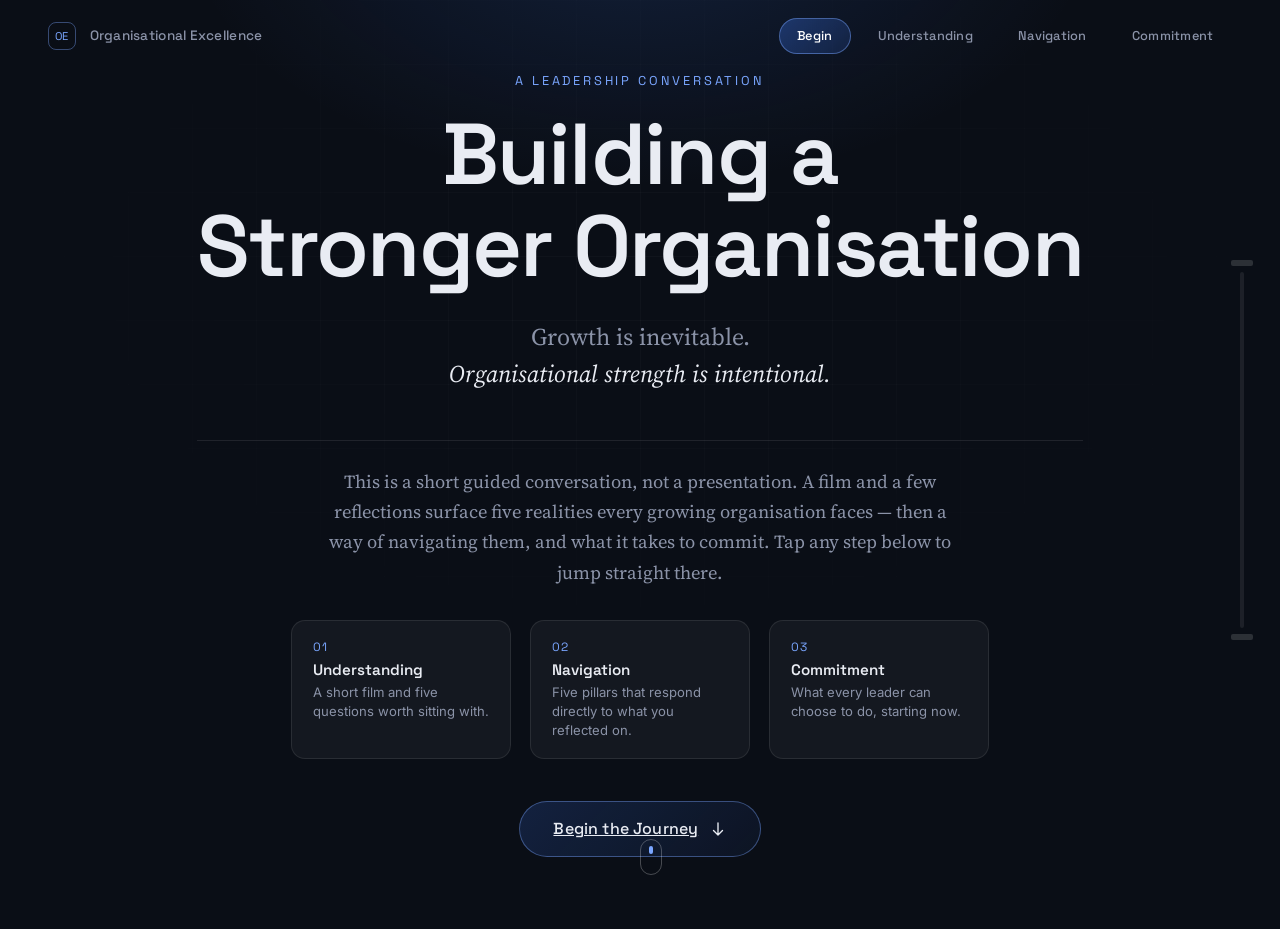
==== index.html @ 6a5783ef "Add files via upload" ====
<!DOCTYPE html>
<html lang="en">
<head>
<meta charset="UTF-8">
<meta name="viewport" content="width=device-width, initial-scale=1.0">
<title>Organisational Excellence — An Interactive Leadership Conversation</title>
<meta name="description" content="Growth is inevitable. Organisational strength is intentional.">

<link rel="preconnect" href="https://fonts.googleapis.com">
<link rel="preconnect" href="https://fonts.gstatic.com" crossorigin>
<link href="https://fonts.googleapis.com/css2?family=Space+Grotesk:wght@400;500;600;700&family=Source+Serif+4:ital,opsz,wght@0,8..60,400;1,8..60,400;1,8..60,500&family=Inter:wght@300;400;500;600;700&display=swap" rel="stylesheet">
<link rel="stylesheet" href="styles.css">
</head>
<body data-page="landing">

<div class="pillar-progress" aria-hidden="true">
  <div class="pillar-progress__capital"></div>
  <div class="pillar-progress__shaft"><div class="pillar-progress__fill"></div></div>
  <div class="pillar-progress__base"></div>
</div>

<nav class="nav" id="nav">
  <span class="nav__mark">OE</span>
  <span class="nav__title">Organisational Excellence</span>
  <div class="nav__pages">
    <a href="index.html" class="nav__page is-current">Begin</a>
    <a href="reflect.html" class="nav__page">Understanding</a>
    <a href="navigation.html" class="nav__page">Navigation</a>
    <a href="navigation.html#commitments" class="nav__page">Commitment</a>
  </div>
</nav>

<main>
  <section class="section section--landing" id="landing">
    <div class="landing__bg" aria-hidden="true"></div>
    <div class="landing__content">
      <p class="eyebrow reveal">A Leadership Conversation</p>
      <h1 class="landing__title reveal">Building a<br>Stronger Organisation</h1>
      <p class="landing__subtitle reveal">
        Growth is inevitable.<br><em>Organisational strength is intentional.</em>
      </p>

      <div class="landing__explainer reveal">
        <p class="landing__explainer-text">
          This is a short guided conversation, not a presentation. A film and a few
          reflections surface five realities every growing organisation faces —
          then a way of navigating them, and what it takes to commit.
          Tap any step below to jump straight there.
        </p>
        <div class="landing__steps">
          <a class="landing__step" href="reflect.html">
            <span class="landing__step-num">01</span>
            <span class="landing__step-title">Understanding</span>
            <span class="landing__step-desc">A short film and five questions worth sitting with.</span>
          </a>
          <a class="landing__step" href="navigation.html">
            <span class="landing__step-num">02</span>
            <span class="landing__step-title">Navigation</span>
            <span class="landing__step-desc">Five pillars that respond directly to what you reflected on.</span>
          </a>
          <a class="landing__step" href="navigation.html#commitments">
            <span class="landing__step-num">03</span>
            <span class="landing__step-title">Commitment</span>
            <span class="landing__step-desc">What every leader can choose to do, starting now.</span>
          </a>
        </div>
      </div>

      <a class="btn btn--primary reveal" href="reflect.html" id="beginBtn">
        <span>Begin the Journey</span>
        <svg width="18" height="18" viewBox="0 0 24 24" fill="none"><path d="M12 4v16m0 0l-6-6m6 6l6-6" stroke="currentColor" stroke-width="1.8" stroke-linecap="round" stroke-linejoin="round"/></svg>
      </a>
    </div>
    <div class="landing__scrollcue reveal" aria-hidden="true"><span></span></div>
  </section>
</main>

<script src="script.js"></script>
</body>
</html>
---- styles.css ----
/* ==========================================================================
   ORGANISATIONAL EXCELLENCE — DESIGN TOKENS
   Palette: deep executive navy-black, single blue accent family, plus the
   five pillar colours lifted directly from the framework artwork so the
   page and the diagram feel like one continuous object.
   ========================================================================== */
:root{
  /* base */
  --bg:            #0a0e16;
  --bg-elevated:   #0f1420;
  --panel:         rgba(255,255,255,0.045);
  --panel-border:  rgba(255,255,255,0.09);
  --text:          #e9ecf3;
  --text-muted:    #8b93a8;
  --text-faint:    #5b6376;

  /* accent */
  --blue:          #3e7bfa;
  --blue-soft:     #7aa6ff;
  --blue-dim:      rgba(62,123,250,0.16);

  /* pillar colours, sourced from the framework diagram */
  --p1: #3e7bfa; /* Know Your Estate */
  --p2: #1fa6a6; /* Learn Apply Grow */
  --p3: #4fa35c; /* Future Blueprints */
  --p4: #7a6bc7; /* Organisation Optimisation */
  --p5: #d6a544; /* Culture of Excellence */

  /* type */
  --f-display: 'Space Grotesk', system-ui, sans-serif;
  --f-serif:   'Source Serif 4', Georgia, serif;
  --f-body:    'Inter', system-ui, sans-serif;

  --ease: cubic-bezier(0.16, 1, 0.3, 1);
}

*,*::before,*::after{ box-sizing:border-box; }
html{ scroll-behavior:smooth; }
body{
  margin:0;
  background:var(--bg);
  color:var(--text);
  font-family:var(--f-body);
  font-weight:400;
  -webkit-font-smoothing:antialiased;
  overflow-x:hidden;
}
img{ max-width:100%; display:block; }
button{ font-family:inherit; cursor:pointer; }
::selection{ background:var(--blue-dim); color:var(--text); }

@media (prefers-reduced-motion: reduce){
  *,*::before,*::after{ animation-duration:0.001ms !important; animation-iteration-count:1 !important; transition-duration:0.001ms !important; scroll-behavior:auto !important; }
}

:focus-visible{
  outline:2px solid var(--blue-soft);
  outline-offset:3px;
  border-radius:4px;
}

/* ==========================================================================
   SHARED TYPE + LAYOUT PRIMITIVES
   ========================================================================== */
.eyebrow{
  font-family:var(--f-display);
  font-size:0.8rem;
  letter-spacing:0.22em;
  text-transform:uppercase;
  color:var(--blue-soft);
  margin:0 0 1.25rem;
}

.section{
  position:relative;
  min-height:100vh;
  width:100%;
  display:flex;
  flex-direction:column;
  align-items:center;
  justify-content:center;
  padding:8vh 6vw;
  text-align:center;
}

.btn{
  display:inline-flex;
  align-items:center;
  gap:0.65rem;
  font-family:var(--f-display);
  font-size:1rem;
  font-weight:500;
  letter-spacing:0.01em;
  padding:1.05rem 2.1rem;
  border-radius:100px;
  border:1px solid var(--panel-border);
  background:transparent;
  color:var(--text);
  transition:transform 0.45s var(--ease), background 0.45s var(--ease), border-color 0.45s var(--ease), box-shadow 0.45s var(--ease);
}
.btn--primary{
  background:linear-gradient(135deg, rgba(62,123,250,0.18), rgba(62,123,250,0.06));
  border-color:rgba(122,166,255,0.4);
  box-shadow:0 0 0 0 rgba(62,123,250,0);
}
.btn--primary:hover{
  transform:translateY(-2px);
  background:linear-gradient(135deg, rgba(62,123,250,0.32), rgba(62,123,250,0.1));
  box-shadow:0 12px 40px -12px rgba(62,123,250,0.55);
}
.btn--primary svg{ transition:transform 0.4s var(--ease); }
.btn--primary:hover svg{ transform:translateY(2px); }

.btn--ghost{
  background:transparent;
  border-color:var(--panel-border);
  color:var(--text-muted);
  padding:0.85rem 1.6rem;
  font-size:0.9rem;
}
.btn--ghost:hover{
  color:var(--text);
  border-color:rgba(122,166,255,0.4);
  transform:translateY(-2px);
}
.btn:disabled{
  opacity:0.35;
  cursor:not-allowed;
  transform:none !important;
}

/* scroll-reveal base state */
.reveal{
  opacity:0;
  transform:translateY(28px);
  filter:blur(6px);
  transition:opacity 0.9s var(--ease), transform 0.9s var(--ease), filter 0.9s var(--ease);
}
.reveal.is-visible{
  opacity:1;
  transform:translateY(0);
  filter:blur(0);
}

/* ==========================================================================
   PILLAR PROGRESS — signature element
   A column fixed to the right edge of the viewport that fills upward as the
   reader scrolls through the story: the page builds its own pillar.
   ========================================================================== */
.pillar-progress{
  position:fixed;
  right:clamp(14px, 2.4vw, 32px);
  top:50%;
  transform:translateY(-50%);
  height:min(46vh, 380px);
  width:14px;
  z-index:60;
  display:flex;
  flex-direction:column;
  align-items:center;
  pointer-events:none;
}
.pillar-progress__capital{
  width:22px; height:6px;
  background:rgba(255,255,255,0.14);
  border-radius:2px;
}
.pillar-progress__shaft{
  position:relative;
  flex:1;
  width:4px;
  margin:6px 0;
  background:rgba(255,255,255,0.08);
  border-radius:2px;
  overflow:hidden;
}
.pillar-progress__fill{
  position:absolute;
  bottom:0; left:0; width:100%;
  height:0%;
  background:linear-gradient(180deg, var(--p5), var(--p4), var(--p3), var(--p2), var(--p1));
  border-radius:2px;
  transition:height 0.15s linear;
}
.pillar-progress__base{
  width:22px; height:6px;
  background:rgba(255,255,255,0.14);
  border-radius:2px;
}
@media (max-width:820px){
  .pillar-progress{ display:none; }
}

/* ==========================================================================
   NAV
   ========================================================================== */
.nav{
  position:fixed;
  top:0; left:0; right:0;
  z-index:50;
  display:flex;
  align-items:center;
  gap:0.85rem;
  padding:1.1rem clamp(1.25rem, 4vw, 3rem);
  font-family:var(--f-display);
  font-size:0.85rem;
  background:rgba(10,14,22,0);
  backdrop-filter:blur(0px);
  border-bottom:1px solid transparent;
  transition:background 0.5s var(--ease), backdrop-filter 0.5s var(--ease), border-color 0.5s var(--ease);
}
.nav.is-scrolled{
  background:rgba(10,14,22,0.62);
  backdrop-filter:blur(18px) saturate(140%);
  border-bottom:1px solid rgba(255,255,255,0.06);
}
.nav__mark{
  display:inline-flex;
  align-items:center;
  justify-content:center;
  width:28px; height:28px;
  border-radius:8px;
  border:1px solid rgba(122,166,255,0.4);
  color:var(--blue-soft);
  font-size:0.7rem;
  letter-spacing:0.05em;
}
.nav__title{
  color:var(--text-muted);
  font-weight:500;
  letter-spacing:0.02em;
}
.nav__pages{
  margin-left:auto;
  display:flex;
  gap:0.5rem;
  overflow-x:auto;
  scrollbar-width:none;
  -webkit-overflow-scrolling:touch;
  max-width:calc(100vw - 5.5rem);
}
.nav__pages::-webkit-scrollbar{ display:none; }
.nav__page{
  color:var(--text-muted);
  font-family:var(--f-display);
  font-size:0.8rem;
  font-weight:500;
  letter-spacing:0.02em;
  text-decoration:none;
  padding:0.55rem 1.1rem;
  border-radius:100px;
  border:1px solid transparent;
  background:transparent;
  white-space:nowrap;
  flex:0 0 auto;
  transition:background 0.35s var(--ease), color 0.35s var(--ease), border-color 0.35s var(--ease);
}
.nav__page:hover{
  color:var(--text);
  border-color:var(--panel-border);
  background:var(--panel);
}
.nav__page.is-current{
  color:#fff;
  background:linear-gradient(135deg, rgba(62,123,250,0.32), rgba(62,123,250,0.14));
  border-color:rgba(122,166,255,0.45);
}
@media (max-width:560px){
  .nav__page{ padding:0.5rem 0.7rem; font-size:0.72rem; }
}
@media (max-width:420px){
  .nav__mark{ display:none; }
  .nav__pages{ max-width:calc(100vw - 2.5rem); gap:0.35rem; }
  .nav__page{ padding:0.45rem 0.6rem; font-size:0.68rem; }
}
@media (max-width:640px){
  .nav__title{ display:none; }
}

/* ==========================================================================
   SECTION 1 — LANDING
   ========================================================================== */
.section--landing{
  background:
    radial-gradient(ellipse 60% 50% at 50% -10%, rgba(62,123,250,0.16), transparent 60%),
    var(--bg);
  overflow:hidden;
}
.landing__bg{
  position:absolute; inset:0;
  background-image:
    linear-gradient(rgba(255,255,255,0.028) 1px, transparent 1px),
    linear-gradient(90deg, rgba(255,255,255,0.028) 1px, transparent 1px);
  background-size:64px 64px;
  mask-image:radial-gradient(ellipse 70% 60% at 50% 30%, black, transparent 75%);
  animation:drift 40s linear infinite;
}
@keyframes drift{
  from{ background-position:0 0, 0 0; }
  to{ background-position:64px 128px, 64px 128px; }
}
.landing__content{ position:relative; max-width:900px; }
.landing__title{
  font-family:var(--f-display);
  font-weight:600;
  font-size:clamp(2.6rem, 7vw, 5.4rem);
  line-height:1.06;
  letter-spacing:-0.02em;
  margin:0 0 1.6rem;
}
.landing__subtitle{
  font-family:var(--f-serif);
  font-size:clamp(1.15rem, 2vw, 1.5rem);
  line-height:1.55;
  color:var(--text-muted);
  margin:0 0 3rem;
}
.landing__subtitle em{ color:var(--text); font-style:italic; }

.landing__explainer{
  margin:0 0 2.6rem;
  padding-top:1.6rem;
  border-top:1px solid var(--panel-border);
}
.landing__explainer-text{
  font-family:var(--f-serif);
  font-size:clamp(1rem, 1.8vw, 1.15rem);
  line-height:1.65;
  color:var(--text-muted);
  max-width:640px;
  margin:0 auto 2rem;
}
.landing__steps{
  display:flex;
  gap:1.2rem;
  justify-content:center;
  flex-wrap:wrap;
}
.landing__step{
  display:flex;
  flex-direction:column;
  align-items:flex-start;
  gap:0.3rem;
  text-align:left;
  max-width:220px;
  padding:1.1rem 1.3rem;
  border-radius:14px;
  border:1px solid var(--panel-border);
  background:var(--panel);
  text-decoration:none;
  color:var(--text);
  transition:transform 0.4s var(--ease), border-color 0.4s var(--ease), background 0.4s var(--ease);
}
.landing__step:hover{
  transform:translateY(-4px);
  border-color:rgba(122,166,255,0.4);
  background:color-mix(in srgb, var(--blue) 8%, var(--panel));
}
.landing__step-num{
  font-family:var(--f-display);
  font-size:0.75rem;
  color:var(--blue-soft);
  letter-spacing:0.08em;
}
.landing__step-title{
  font-family:var(--f-display);
  font-weight:600;
  font-size:0.95rem;
}
.landing__step-desc{
  font-size:0.82rem;
  line-height:1.45;
  color:var(--text-muted);
}
@media (max-width:720px){
  .landing__steps{ flex-direction:column; align-items:center; }
  .landing__step{ max-width:340px; width:100%; }
}
.landing__scrollcue{
  position:absolute;
  bottom:6vh; left:50%;
  transform:translateX(-50%);
  width:22px; height:36px;
  border:1px solid rgba(255,255,255,0.25);
  border-radius:100px;
}
.landing__scrollcue span{
  position:absolute;
  top:6px; left:50%;
  width:4px; height:8px;
  margin-left:-2px;
  background:var(--blue-soft);
  border-radius:4px;
  animation:scrollcue 1.8s ease-in-out infinite;
}
@keyframes scrollcue{
  0%{ opacity:1; transform:translateY(0); }
  70%{ opacity:0; transform:translateY(14px); }
  100%{ opacity:0; transform:translateY(14px); }
}

/* ==========================================================================
   SECTION 2 — VIDEO (Understanding)
   A horizontal, letterboxed frame rather than a full-bleed vertical
   video — the source is portrait, so it's presented contained within
   a widescreen card instead of dominating the viewport.
   ========================================================================== */
.section--video{
  background:var(--bg);
  padding-top:calc(6vh + 64px);
  padding-bottom:4vh;
  min-height:auto;
  gap:1.4rem;
}
.video__topbar{
  width:100%;
  max-width:1000px;
  display:flex;
  align-items:center;
  justify-content:space-between;
  margin-bottom:0.4rem;
}
.video__eyebrow{
  font-family:var(--f-display);
  font-size:0.78rem;
  letter-spacing:0.16em;
  text-transform:uppercase;
  color:var(--blue-soft);
}
.btn--small{
  padding:0.55rem 1.1rem;
  font-size:0.8rem;
}
.video__frame{
  position:relative;
  width:100%;
  max-width:1000px;
  aspect-ratio:16/9;
  border-radius:20px;
  overflow:hidden;
  display:flex;
  align-items:center;
  justify-content:center;
  background:
    radial-gradient(ellipse 80% 80% at 50% 50%, rgba(62,123,250,0.1), transparent 70%),
    #05070c;
  border:1px solid var(--panel-border);
  box-shadow:0 30px 70px -30px rgba(0,0,0,0.7);
}
.video__el{
  width:100%;
  height:100%;
  object-fit:contain;
  display:block;
  background:#000;
}
.video__mutebtn{
  position:absolute;
  top:1rem; right:1rem;
  width:40px; height:40px;
  border-radius:50%;
  border:1px solid rgba(255,255,255,0.25);
  background:rgba(10,14,22,0.55);
  backdrop-filter:blur(10px);
  color:#fff;
  display:flex;
  align-items:center;
  justify-content:center;
  transition:transform 0.35s var(--ease), background 0.35s var(--ease);
}
.video__mutebtn:hover{ transform:scale(1.08); background:rgba(10,14,22,0.75); }
.video__caption{
  font-family:var(--f-display);
  font-size:0.78rem;
  letter-spacing:0.1em;
  text-transform:uppercase;
  color:var(--text-faint);
  text-align:center;
}
.video__continue{ margin-top:0.2rem; }

@media (max-width:640px){
  .section--video{ padding-top:calc(4vh + 60px); }
  .video__frame{ border-radius:14px; }
}


/* ==========================================================================
   SECTION 3 — GUIDED REFLECTION WIZARD
   One reality at a time. Large elegant option cards, no radio buttons,
   no scoring — a conversation, paced by the reader's own "Continue".
   ========================================================================== */
.section--wizard{
  background:var(--bg);
  align-items:center;
  gap:2.4rem;
}
.wizard__progress{
  display:flex;
  gap:0.5rem;
}
.wizard__dot{
  width:8px; height:8px;
  border-radius:50%;
  background:rgba(255,255,255,0.14);
  transition:background 0.4s var(--ease), transform 0.4s var(--ease);
}
.wizard__dot.is-done{ background:var(--blue-soft); }
.wizard__dot.is-current{ background:var(--blue); transform:scale(1.4); }

.wizard__stage{
  position:relative;
  width:100%;
  max-width:760px;
}
.wstep{
  display:none;
  flex-direction:column;
  align-items:center;
  text-align:center;
  animation:stepIn 0.6s var(--ease);
}
.wstep.is-active{ display:flex; }
@keyframes stepIn{
  from{ opacity:0; transform:translateY(16px); }
  to{ opacity:1; transform:translateY(0); }
}


.wstep__eyebrow{
  font-family:var(--f-display);
  font-size:0.78rem;
  letter-spacing:0.16em;
  text-transform:uppercase;
  color:var(--blue-soft);
  margin:0 0 1.4rem;
}
.wstep__message{
  font-family:var(--f-serif);
  font-size:clamp(1.05rem, 2vw, 1.3rem);
  line-height:1.6;
  color:var(--text-muted);
  max-width:640px;
  margin:0 0 1.8rem;
}
.wstep__message em{ color:var(--text); font-style:italic; }
.wstep__question{
  font-family:var(--f-display);
  font-weight:600;
  font-size:clamp(1.3rem, 2.6vw, 1.75rem);
  line-height:1.35;
  margin:0 0 2rem;
  max-width:620px;
}
.wstep__options{
  display:flex;
  flex-wrap:wrap;
  justify-content:center;
  gap:0.7rem;
  margin-bottom:1.8rem;
}
.wopt{
  font-family:var(--f-body);
  font-size:0.92rem;
  color:var(--text);
  background:var(--panel);
  border:1px solid var(--panel-border);
  border-radius:100px;
  padding:0.75rem 1.4rem;
  transition:transform 0.4s var(--ease), border-color 0.4s var(--ease), background 0.4s var(--ease);
}
.wopt:hover{
  transform:translateY(-3px);
  border-color:rgba(122,166,255,0.5);
}
.wopt.is-picked{
  background:linear-gradient(135deg, rgba(62,123,250,0.28), rgba(62,123,250,0.1));
  border-color:var(--blue-soft);
  color:#fff;
}
.wstep__followup,
.wstep__transition{
  font-family:var(--f-serif);
  font-style:italic;
  font-size:clamp(1rem, 1.8vw, 1.2rem);
  color:var(--text-muted);
  max-width:560px;
  margin:0 0 1.6rem;
  opacity:0;
  transform:translateY(10px);
  transition:opacity 0.7s var(--ease), transform 0.7s var(--ease);
}
.wstep__followup.is-visible,
.wstep__transition.is-visible{ opacity:1; transform:translateY(0); }
.wstep__continue{
  opacity:0;
  pointer-events:none;
  transform:translateY(8px);
  transition:opacity 0.6s var(--ease), transform 0.6s var(--ease);
}
.wstep__continue.is-visible{
  opacity:1;
  pointer-events:auto;
  transform:translateY(0);
}

/* final reflection + big question beat */
.wstep--final .wstep__final-lead{
  font-family:var(--f-display);
  font-weight:600;
  font-size:clamp(1.8rem, 4vw, 2.6rem);
  margin:0 0 1.4rem;
}
.wstep--final .wstep__final-body{
  font-family:var(--f-serif);
  font-size:clamp(1.05rem, 2vw, 1.25rem);
  line-height:1.65;
  color:var(--text-muted);
  max-width:640px;
  margin:0 0 2.4rem;
}
.wstep--final .wstep__big-question{
  font-family:var(--f-serif);
  font-style:italic;
  font-size:clamp(1.25rem, 2.6vw, 1.7rem);
  line-height:1.5;
  color:var(--text);
  max-width:640px;
  margin:0 0 2.6rem;
}
.wstep--final .wstep__big-question strong{
  font-style:normal;
  font-family:var(--f-display);
  color:var(--blue-soft);
}
.wstep--final .wstep__continue{
  opacity:1; pointer-events:auto; transform:none;
}

@media (max-width:640px){
  .wstep__options{
    display:grid;
    grid-template-columns:1fr 1fr;
    gap:0.5rem;
    width:100%;
  }
  .wstep__options .wopt:nth-child(5){ grid-column:1 / -1; }
  .wopt{ width:100%; padding:0.65rem 0.8rem; font-size:0.85rem; }
}

/* Compact mode on short/narrow phones: tighten everything so a full
   step — message, question, options and Continue — fits one screen
   without needing to scroll inside the step. */
@media (max-width:480px), (max-height:750px){
  .section--wizard{ padding:5vh 5vw; gap:1.4rem; }
  .wstep__eyebrow{ margin-bottom:0.8rem; font-size:0.7rem; }
  .wstep__message{ font-size:0.88rem; line-height:1.45; margin-bottom:1rem; }
  .wstep__question{ font-size:1.05rem; margin-bottom:1.1rem; }
  .wstep__options{ margin-bottom:1rem; gap:0.4rem; }
  .wopt{ padding:0.55rem 0.7rem; font-size:0.8rem; }
  .wstep__followup, .wstep__transition{ font-size:0.85rem; margin-bottom:0.9rem; }
  .wstep--final .wstep__final-lead{ font-size:1.5rem; margin-bottom:0.8rem; }
  .wstep--final .wstep__final-body{ font-size:0.9rem; margin-bottom:1.4rem; }
  .wstep--final .wstep__big-question{ font-size:1.05rem; margin-bottom:1.4rem; }
  .btn{ padding:0.75rem 1.5rem; font-size:0.88rem; }
}

/* ==========================================================================
   SECTION 5 — FRAMEWORK
   ========================================================================== */
.section--framework{
  background:var(--bg);
  gap:2.4rem;
  padding-top:12vh;
  padding-bottom:10vh;
}
.framework__intro{ max-width:680px; margin-bottom:1rem; }
.framework__intro-text{
  font-family:var(--f-serif);
  font-size:clamp(1.05rem, 2.1vw, 1.4rem);
  line-height:1.6;
  color:var(--text-muted);
  margin:0 0 1rem;
}
.framework__intro-text--emphasis{
  font-style:italic;
  color:var(--text);
}
.framework__image-wrap{
  position:relative;
  width:100%;
  max-width:1180px;
  margin:1.5rem 0 2.5rem;
}
.framework__glow{
  position:absolute;
  inset:-8%;
  background:radial-gradient(closest-side, rgba(62,123,250,0.22), transparent 70%);
  filter:blur(30px);
  animation:pulseGlow 6s ease-in-out infinite;
  z-index:0;
}
@keyframes pulseGlow{
  0%,100%{ opacity:0.55; transform:scale(1); }
  50%{ opacity:0.9; transform:scale(1.04); }
}
.framework__image{
  position:relative;
  z-index:1;
  width:100%;
  border-radius:20px;
  box-shadow:0 40px 90px -30px rgba(0,0,0,0.7);
  animation:floatY 8s ease-in-out infinite;
}
@keyframes floatY{
  0%,100%{ transform:translateY(0); }
  50%{ transform:translateY(-10px); }
}

.scroll-cue{
  display:flex;
  align-items:center;
  gap:0.5rem;
  font-family:var(--f-display);
  font-size:0.78rem;
  letter-spacing:0.1em;
  text-transform:uppercase;
  color:var(--text-muted);
  margin-bottom:0.6rem;
  animation:cueBounce 2.2s ease-in-out infinite;
}
@keyframes cueBounce{
  0%,100%{ transform:translateY(0); opacity:0.7; }
  50%{ transform:translateY(6px); opacity:1; }
}

.pillar-stepper{
  width:100%;
  max-width:820px;
  display:flex;
  flex-direction:column;
  align-items:center;
  gap:1.6rem;
}
.pillar-stepper__head{
  display:flex;
  flex-direction:column;
  align-items:center;
  gap:0.9rem;
}
.pillar-stepper__dots{ display:flex; gap:0.55rem; }
.pdot{
  width:9px; height:9px;
  border-radius:50%;
  background:rgba(255,255,255,0.16);
  border:none;
  padding:0;
  transition:background 0.4s var(--ease), transform 0.4s var(--ease);
}
.pdot.is-active{ background:var(--blue-soft); transform:scale(1.35); }

.pillar-panel{
  position:relative;
  width:100%;
  overflow:hidden;
  touch-action:pan-y;
}
.pillar-track{
  display:flex;
  width:100%;
  transition:transform 0.5s var(--ease);
  cursor:grab;
}
.pillar-track.is-dragging{ transition:none; cursor:grabbing; }
.pcard{
  flex:0 0 100%;
  width:100%;
  box-sizing:border-box;
  text-align:left;
  border-radius:20px;
  border:1px solid var(--panel-border);
  border-top:3px solid var(--p-accent);
  background:var(--panel);
  backdrop-filter:blur(14px);
  color:var(--text);
  padding:2.2rem 2rem 2.4rem;
  display:flex;
  flex-direction:column;
  gap:1.1rem;
  user-select:none;
}
.pcard__index{
  font-family:var(--f-display);
  font-size:0.78rem;
  color:var(--p-accent);
  letter-spacing:0.1em;
}
.pcard__title{
  font-family:var(--f-display);
  font-size:clamp(1.3rem, 2.6vw, 1.7rem);
  font-weight:600;
  margin:0;
}
.pcard__match{
  font-family:var(--f-serif);
  font-style:italic;
  font-size:0.92rem;
  color:var(--p-accent);
  margin:0;
  display:none;
}
.pcard__match.is-matched{ display:block; }
.pcard__tags{
  list-style:none;
  margin:0; padding:0;
  display:flex;
  flex-wrap:wrap;
  gap:0.5rem;
}
.pcard__tags li{
  font-size:0.78rem;
  color:var(--text-muted);
  border:1px solid var(--panel-border);
  border-radius:100px;
  padding:0.32rem 0.75rem;
}
.pcard__meaning,
.pcard__hint{
  font-size:0.92rem;
  line-height:1.55;
  color:var(--text-muted);
  margin:0;
  padding-top:0.9rem;
  border-top:1px solid var(--panel-border);
}
.pcard__meaning strong,
.pcard__hint strong{
  font-family:var(--f-display);
  font-weight:600;
  color:var(--text);
  font-size:0.78rem;
  letter-spacing:0.04em;
  text-transform:uppercase;
  display:block;
  margin-bottom:0.35rem;
}
.pcard__hint{ border-top:none; padding-top:0; color:var(--p-accent); }
.pcard__hint strong{ color:var(--p-accent); }

.pillar-panel__nav{
  display:flex;
  gap:0.8rem;
}

@media (max-width:640px){
  .pcard{ padding:1.7rem 1.4rem 1.9rem; }
}

/* ==========================================================================
   SECTION 6 — COMMITMENTS
   ========================================================================== */
.section--commitments{
  background:var(--bg-elevated);
}
.commitments__title{
  font-family:var(--f-display);
  font-weight:600;
  font-size:clamp(1.7rem, 4vw, 2.6rem);
  max-width:700px;
  margin:0 0 3.2rem;
}
.commit-track{
  display:flex;
  flex-wrap:wrap;
  justify-content:center;
  gap:1.1rem;
  max-width:1200px;
}
.commit-card{
  flex:1 1 220px;
  max-width:260px;
  text-align:left;
  border-radius:16px;
  border:1px solid var(--panel-border);
  background:var(--panel);
  backdrop-filter:blur(14px);
  padding:1.7rem 1.4rem;
  display:flex;
  flex-direction:column;
  gap:1rem;
  transition:transform 0.5s var(--ease), border-color 0.5s var(--ease);
}
.commit-card:hover{
  transform:translateY(-6px);
  border-color:rgba(122,166,255,0.4);
}
.commit-card__mark{
  font-family:var(--f-display);
  font-size:1.3rem;
  color:var(--blue-soft);
}
.commit-card p{
  margin:0;
  font-size:0.98rem;
  line-height:1.5;
}

@media (max-width:480px), (max-height:750px){
  .section--commitments{ padding:5vh 5vw; }
  .commitments__title{ font-size:1.4rem; margin-bottom:1.6rem; }
  .commit-track{ gap:0.6rem; }
  .commit-card{ padding:1rem 1.1rem; gap:0.5rem; flex:1 1 140px; }
  .commit-card__mark{ font-size:1rem; }
  .commit-card p{ font-size:0.82rem; line-height:1.4; }
}

/* ==========================================================================
   SECTION 7 — CLOSING
   ========================================================================== */
.section--closing{
  background:
    radial-gradient(ellipse 60% 50% at 50% 100%, rgba(62,123,250,0.14), transparent 65%),
    var(--bg);
}
.closing__text{
  font-family:var(--f-display);
  font-weight:400;
  font-size:clamp(1.5rem, 3.6vw, 2.4rem);
  line-height:1.35;
  color:var(--text-muted);
  max-width:820px;
  margin:0.5rem 0;
}
.closing__text--emphasis{
  color:var(--text);
  font-weight:600;
}
.closing__foot{
  margin-top:3rem;
  font-family:var(--f-display);
  font-size:0.8rem;
  letter-spacing:0.14em;
  text-transform:uppercase;
  color:var(--text-faint);
}
.section--closing .btn{ margin-top:2.6rem; }
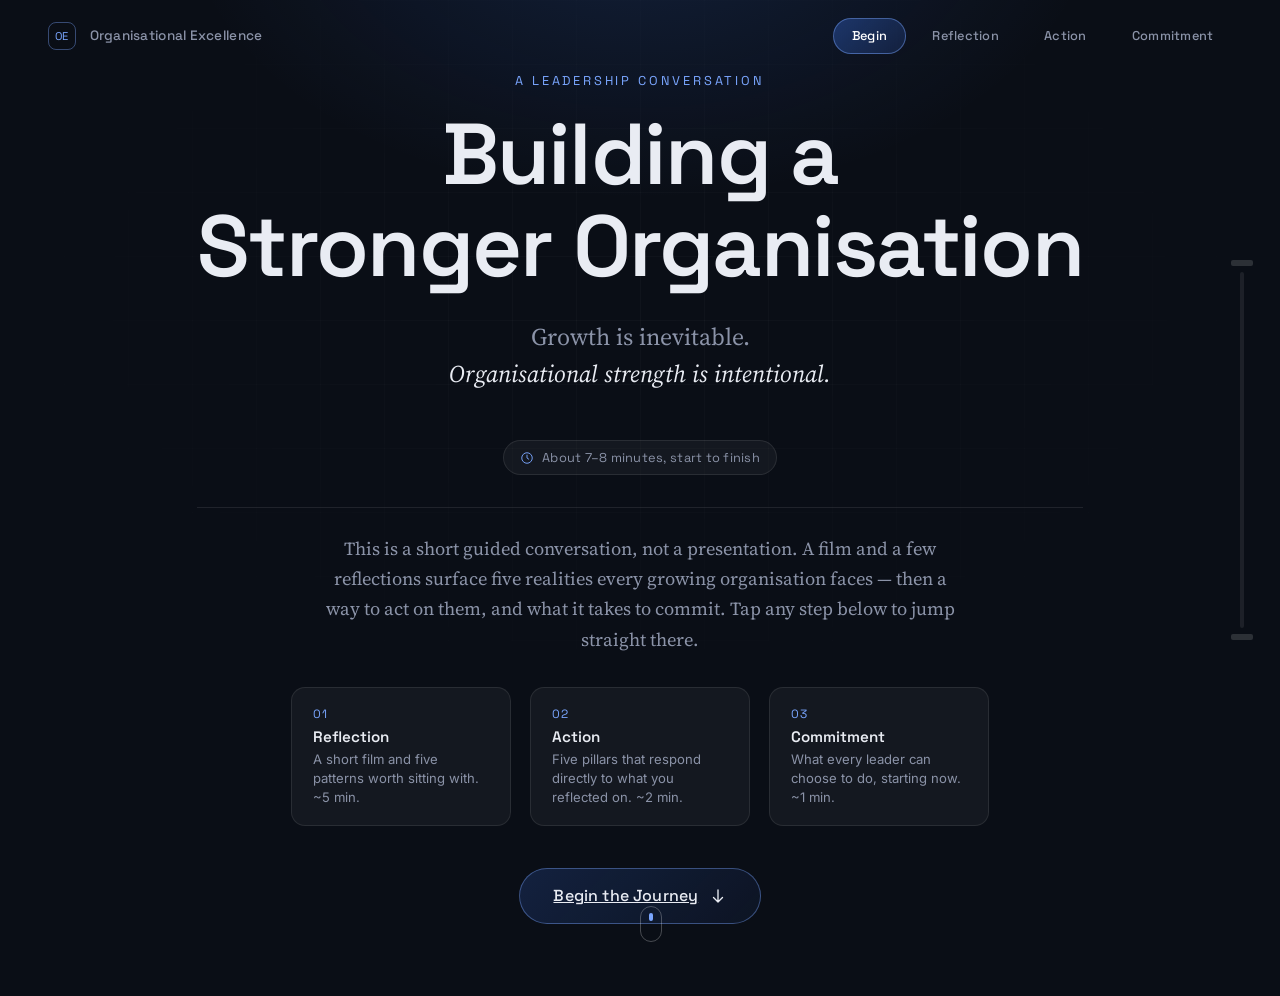
==== commit 08e6dbfc: "Add files via upload" ====
--- a/index.html
+++ b/index.html
@@ -24,9 +24,9 @@
   <span class="nav__title">Organisational Excellence</span>
   <div class="nav__pages">
     <a href="index.html" class="nav__page is-current">Begin</a>
-    <a href="reflect.html" class="nav__page">Understanding</a>
-    <a href="navigation.html" class="nav__page">Navigation</a>
-    <a href="navigation.html#commitments" class="nav__page">Commitment</a>
+    <a href="reflect.html" class="nav__page">Reflection</a>
+    <a href="action.html" class="nav__page">Action</a>
+    <a href="action.html#commitments" class="nav__page">Commitment</a>
   </div>
 </nav>
 
@@ -40,28 +40,33 @@
         Growth is inevitable.<br><em>Organisational strength is intentional.</em>
       </p>
 
+      <div class="landing__meta reveal">
+        <svg width="14" height="14" viewBox="0 0 24 24" fill="none"><circle cx="12" cy="12" r="9" stroke="currentColor" stroke-width="1.6"/><path d="M12 7v5l3 2" stroke="currentColor" stroke-width="1.6" stroke-linecap="round"/></svg>
+        <span>About 7&ndash;8 minutes, start to finish</span>
+      </div>
+
       <div class="landing__explainer reveal">
         <p class="landing__explainer-text">
           This is a short guided conversation, not a presentation. A film and a few
           reflections surface five realities every growing organisation faces —
-          then a way of navigating them, and what it takes to commit.
+          then a way to act on them, and what it takes to commit.
           Tap any step below to jump straight there.
         </p>
         <div class="landing__steps">
           <a class="landing__step" href="reflect.html">
             <span class="landing__step-num">01</span>
-            <span class="landing__step-title">Understanding</span>
-            <span class="landing__step-desc">A short film and five questions worth sitting with.</span>
+            <span class="landing__step-title">Reflection</span>
+            <span class="landing__step-desc">A short film and five patterns worth sitting with. ~5 min.</span>
           </a>
-          <a class="landing__step" href="navigation.html">
+          <a class="landing__step" href="action.html">
             <span class="landing__step-num">02</span>
-            <span class="landing__step-title">Navigation</span>
-            <span class="landing__step-desc">Five pillars that respond directly to what you reflected on.</span>
+            <span class="landing__step-title">Action</span>
+            <span class="landing__step-desc">Five pillars that respond directly to what you reflected on. ~2 min.</span>
           </a>
-          <a class="landing__step" href="navigation.html#commitments">
+          <a class="landing__step" href="action.html#commitments">
             <span class="landing__step-num">03</span>
             <span class="landing__step-title">Commitment</span>
-            <span class="landing__step-desc">What every leader can choose to do, starting now.</span>
+            <span class="landing__step-desc">What every leader can choose to do, starting now. ~1 min.</span>
           </a>
         </div>
       </div>
--- a/styles.css
+++ b/styles.css
@@ -317,6 +317,22 @@
 }
 .landing__subtitle em{ color:var(--text); font-style:italic; }
 
+.landing__meta{
+  display:inline-flex;
+  align-items:center;
+  gap:0.5rem;
+  margin:0 0 2rem;
+  padding:0.5rem 1rem;
+  border-radius:100px;
+  border:1px solid var(--panel-border);
+  background:var(--panel);
+  color:var(--text-muted);
+  font-family:var(--f-display);
+  font-size:0.8rem;
+  letter-spacing:0.02em;
+}
+.landing__meta svg{ color:var(--blue-soft); flex-shrink:0; }
+
 .landing__explainer{
   margin:0 0 2.6rem;
   padding-top:1.6rem;
@@ -414,7 +430,7 @@
 }
 .video__topbar{
   width:100%;
-  max-width:1000px;
+  max-width:1100px;
   display:flex;
   align-items:center;
   justify-content:space-between;
@@ -434,8 +450,8 @@
 .video__frame{
   position:relative;
   width:100%;
-  max-width:1000px;
-  aspect-ratio:16/9;
+  max-width:1100px;
+  aspect-ratio:21/9;
   border-radius:20px;
   overflow:hidden;
   display:flex;
@@ -447,12 +463,27 @@
   border:1px solid var(--panel-border);
   box-shadow:0 30px 70px -30px rgba(0,0,0,0.7);
 }
+.video__bg{
+  position:absolute;
+  inset:0;
+  width:100%;
+  height:100%;
+  object-fit:cover;
+  filter:blur(38px) brightness(0.5) saturate(1.15);
+  transform:scale(1.18);
+  z-index:0;
+}
 .video__el{
-  width:100%;
+  position:relative;
+  z-index:1;
   height:100%;
-  object-fit:contain;
+  width:auto;
+  max-width:100%;
+  aspect-ratio:9/16;
+  object-fit:cover;
   display:block;
-  background:#000;
+  border-radius:10px;
+  box-shadow:0 20px 60px -20px rgba(0,0,0,0.8);
 }
 .video__mutebtn{
   position:absolute;
@@ -479,6 +510,31 @@
 }
 .video__continue{ margin-top:0.2rem; }
 
+/* auto-advance countdown — deliberately a plain, always-visible text
+   row with a real cancel button, not a subtle animation, so it's
+   never ambiguous whether it's active. */
+.auto-advance{
+  display:flex;
+  align-items:center;
+  gap:0.9rem;
+  margin:0.9rem 0 0;
+  font-family:var(--f-display);
+  font-size:0.82rem;
+  color:var(--text-muted);
+}
+.auto-advance[hidden]{ display:none; }
+.auto-advance button{
+  font-family:var(--f-display);
+  font-size:0.78rem;
+  color:var(--blue-soft);
+  background:transparent;
+  border:1px solid rgba(122,166,255,0.4);
+  border-radius:100px;
+  padding:0.35rem 0.9rem;
+  transition:background 0.3s var(--ease), color 0.3s var(--ease);
+}
+.auto-advance button:hover{ background:rgba(62,123,250,0.14); color:#fff; }
+
 @media (max-width:640px){
   .section--video{ padding-top:calc(4vh + 60px); }
   .video__frame{ border-radius:14px; }
@@ -508,22 +564,39 @@
 .wizard__dot.is-done{ background:var(--blue-soft); }
 .wizard__dot.is-current{ background:var(--blue); transform:scale(1.4); }
 
+.wizard__intro{
+  font-family:var(--f-serif);
+  font-size:clamp(0.95rem, 1.6vw, 1.1rem);
+  color:var(--text-muted);
+  max-width:520px;
+  text-align:center;
+  margin:0;
+}
+
 .wizard__stage{
   position:relative;
   width:100%;
   max-width:760px;
-}
+  overflow:hidden;
+  touch-action:pan-y;
+}
+.wizard-track{
+  display:flex;
+  align-items:flex-start;
+  transition:transform 0.5s var(--ease), height 0.4s var(--ease);
+  cursor:grab;
+}
+.wizard-track.is-dragging{ transition:none; cursor:grabbing; }
 .wstep{
-  display:none;
+  flex:0 0 100%;
+  width:100%;
+  box-sizing:border-box;
+  display:flex;
   flex-direction:column;
   align-items:center;
   text-align:center;
-  animation:stepIn 0.6s var(--ease);
-}
-.wstep.is-active{ display:flex; }
-@keyframes stepIn{
-  from{ opacity:0; transform:translateY(16px); }
-  to{ opacity:1; transform:translateY(0); }
+  padding:0 0.25rem;
+  user-select:none;
 }
 
 
@@ -593,15 +666,11 @@
 .wstep__followup.is-visible,
 .wstep__transition.is-visible{ opacity:1; transform:translateY(0); }
 .wstep__continue{
-  opacity:0;
-  pointer-events:none;
-  transform:translateY(8px);
-  transition:opacity 0.6s var(--ease), transform 0.6s var(--ease);
-}
-.wstep__continue.is-visible{
-  opacity:1;
-  pointer-events:auto;
-  transform:translateY(0);
+  margin-top:0.2rem;
+}
+.wstep__continue.is-answered{
+  background:linear-gradient(135deg, rgba(62,123,250,0.32), rgba(62,123,250,0.14));
+  border-color:rgba(122,166,255,0.45);
 }
 
 /* final reflection + big question beat */
@@ -632,9 +701,6 @@
   font-style:normal;
   font-family:var(--f-display);
   color:var(--blue-soft);
-}
-.wstep--final .wstep__continue{
-  opacity:1; pointer-events:auto; transform:none;
 }
 
 @media (max-width:640px){
@@ -718,19 +784,30 @@
 }
 
 .scroll-cue{
-  display:flex;
-  align-items:center;
-  gap:0.5rem;
-  font-family:var(--f-display);
-  font-size:0.78rem;
-  letter-spacing:0.1em;
-  text-transform:uppercase;
-  color:var(--text-muted);
+  display:inline-flex;
+  align-items:center;
+  gap:0.6rem;
+  font-family:var(--f-display);
+  font-size:0.88rem;
+  font-weight:500;
+  letter-spacing:0.04em;
+  color:var(--text);
+  background:var(--panel);
+  border:1px solid rgba(122,166,255,0.4);
+  border-radius:100px;
+  padding:0.75rem 1.4rem;
   margin-bottom:0.6rem;
+  cursor:pointer;
   animation:cueBounce 2.2s ease-in-out infinite;
-}
+  transition:background 0.35s var(--ease), transform 0.35s var(--ease);
+}
+.scroll-cue:hover{
+  background:rgba(62,123,250,0.16);
+  transform:translateY(-2px);
+}
+.scroll-cue svg{ color:var(--blue-soft); }
 @keyframes cueBounce{
-  0%,100%{ transform:translateY(0); opacity:0.7; }
+  0%,100%{ transform:translateY(0); opacity:0.85; }
   50%{ transform:translateY(6px); opacity:1; }
 }
 
